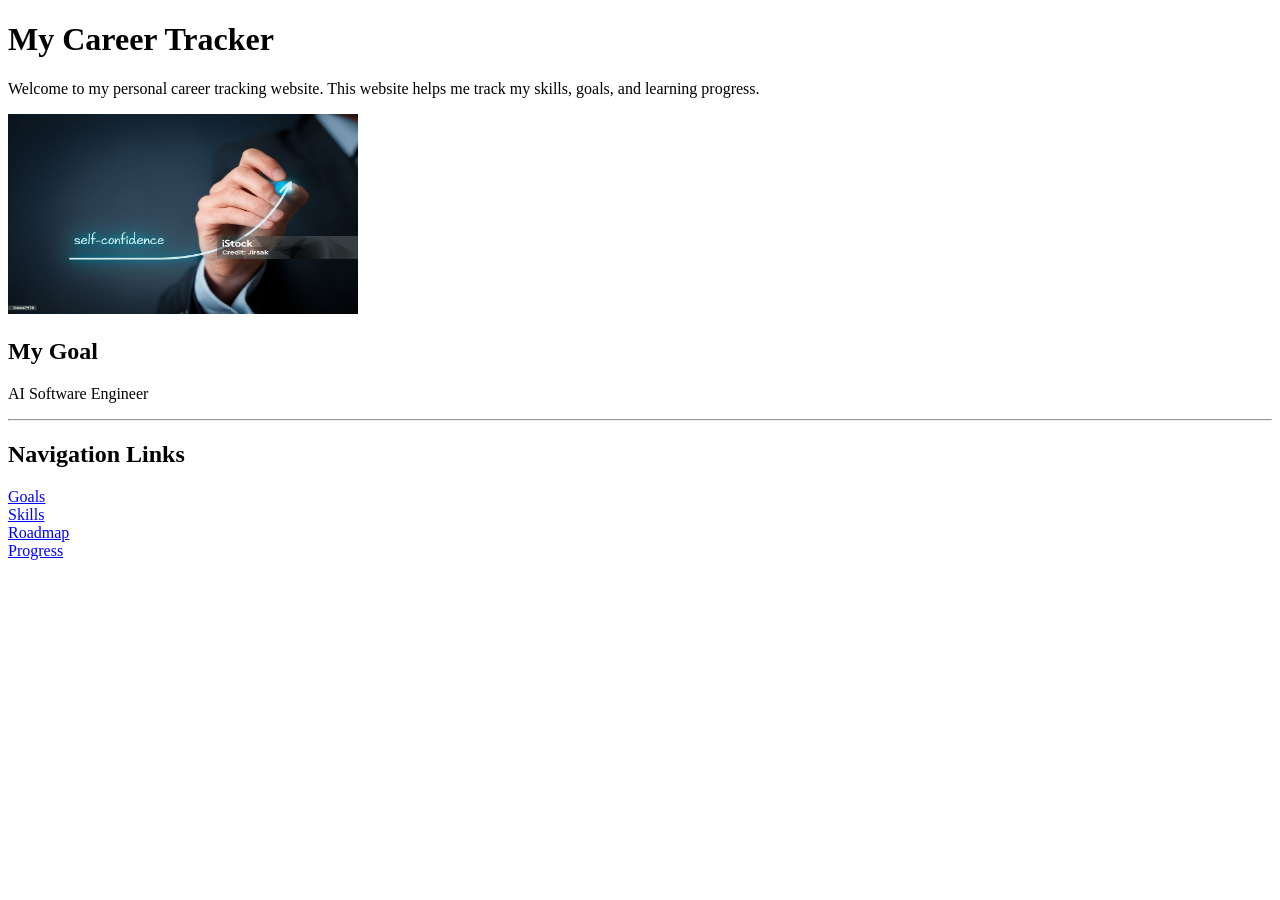
==== index.html @ 6cf2c41b "add html to career tracker" ====
<!DOCTYPE html>
<html lang="en">

 <head>
    <meta charset="UTF-8">
    <title>My Career Tracker</title>
    <style>
      img{
       height: 200px;
       width: 350px;
      }
      a[href]{
       color:blue;
      }
      
    </style>  
 </head>

 <body>
  <h1>My Career Tracker</h1>

  
  <p>  Welcome to my personal career tracking website.
  This website helps me track my skills, goals, and learning progress.
  </p>

  <img src="./istockphoto-546467978-1024x1024.jpg" height="300"/>
  
   
 
 <h2>My Goal</h2>
 <p>AI Software Engineer</p>
 
 <hr>

 <h2>Navigation Links</h2>

 <a href="./goals.html">Goals</a> <br/>
 <a href="./skills.html">Skills</a> <br/>
 <a href="./roadmap.html">Roadmap</a> <br/>
 <a href="./progress.html">Progress</a> <br/>
 
 </body>

</html>
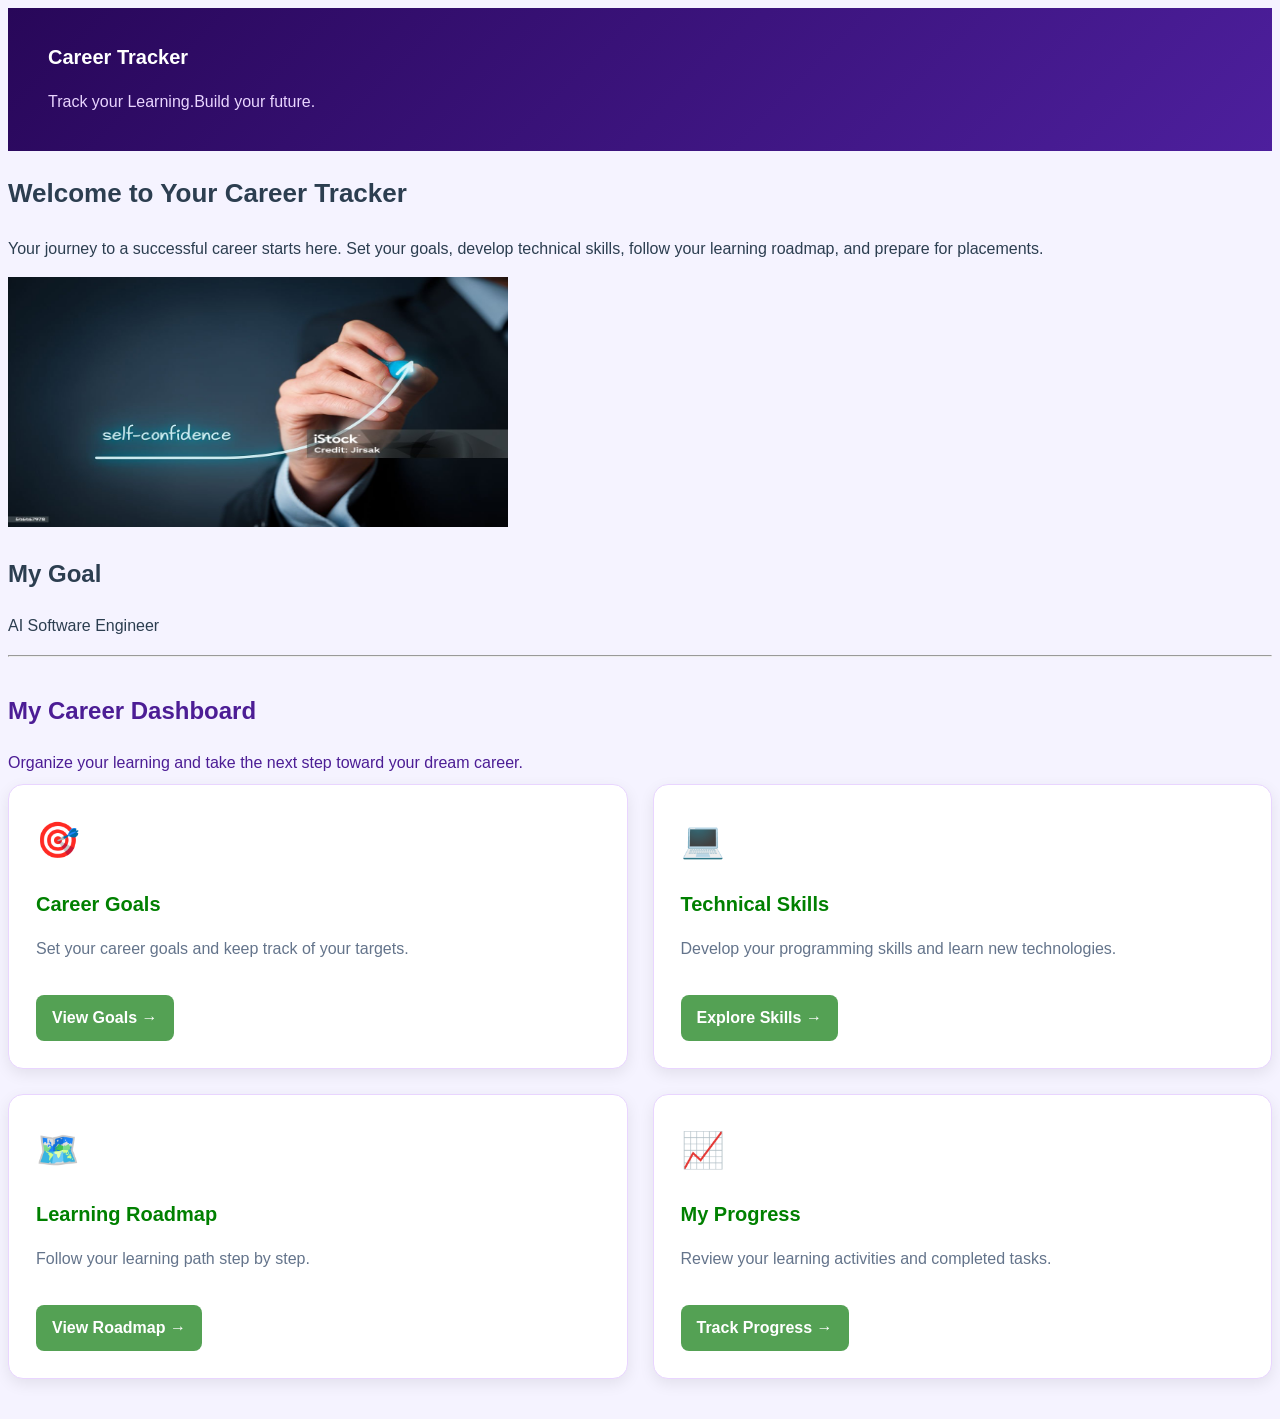
==== commit c2bb469f: "Update Career Tracker design" ====
--- a/index.html
+++ b/index.html
@@ -4,42 +4,80 @@
  <head>
     <meta charset="UTF-8">
     <title>My Career Tracker</title>
-    <style>
-      img{
-       height: 200px;
-       width: 350px;
-      }
-      a[href]{
-       color:blue;
-      }
-      
-    </style>  
+    <meta name="viewport">
+    <link rel="stylesheet" href="style.css">
  </head>
 
  <body>
-  <h1>My Career Tracker</h1>
+    <header>
+        <h1>Career Tracker</h1>
+        <p>Track your Learning.Build your future.</p>
+    </header>
 
-  
-  <p>  Welcome to my personal career tracking website.
-  This website helps me track my skills, goals, and learning progress.
+  <section class="welcome">
+    <h2>Welcome to Your Career Tracker</h2>
+  <p> Your journey to a successful career starts here. 
+    Set your goals, develop technical skills, follow your
+     learning roadmap, and prepare for placements.
   </p>
+  </section>
 
-  <img src="./istockphoto-546467978-1024x1024.jpg" height="300"/>
+  <img src="./istockphoto-546467978-1024x1024.jpg" height="250" width="500"/>
   
    
  
  <h2>My Goal</h2>
- <p>AI Software Engineer</p>
+ <p class="goal">AI Software Engineer</p>
  
  <hr>
 
- <h2>Navigation Links</h2>
+ 
+<section class="dashboard-section">
 
- <a href="./goals.html">Goals</a> <br/>
- <a href="./skills.html">Skills</a> <br/>
- <a href="./roadmap.html">Roadmap</a> <br/>
- <a href="./progress.html">Progress</a> <br/>
- 
+    <h2>My Career Dashboard</h2>
+
+    <p class="dashboard-description">
+        Organize your learning and take the next step toward your dream career.
+    </p>
+
+    <div class="dashboard">
+
+        
+        <div class="card">
+            <div class="card-icon">🎯</div>
+            <h3>Career Goals</h3>
+            <p>Set your career goals and keep track of your targets.</p>
+            <a href="goals.html" class="btn">View Goals →</a>
+        </div>
+
+        
+        <div class="card">
+            <div class="card-icon">💻</div>
+            <h3>Technical Skills</h3>
+            <p>Develop your programming skills and learn new technologies.</p>
+            <a href="skills.html" class="btn">Explore Skills →</a>
+        </div>
+
+        
+        <div class="card">
+            <div class="card-icon">🗺️</div>
+            <h3>Learning Roadmap</h3>
+            <p>Follow your learning path step by step.</p>
+            <a href="roadmap.html" class="btn">View Roadmap →</a>
+        </div>
+
+        
+        <div class="card">
+            <div class="card-icon">📈</div>
+            <h3>My Progress</h3>
+            <p>Review your learning activities and completed tasks.</p>
+            <a href="progress.html" class="btn">Track Progress →</a>
+        </div>
+
+    </div>
+
+</section>
+
  </body>
 
 </html>
--- a/style.css
+++ b/style.css
@@ -0,0 +1,118 @@
+*{
+    marging: 0;
+    padding: 5;
+}
+body{
+    font-family: 'Lucida Sans', 'Lucida Sans Regular', 'Lucida Grande', 'Lucida Sans Unicode', Geneva, Verdana, sans-serif;
+    background-color: #F5F3FF;
+    color: #2c3e50;
+    line-height: 1.6;
+}
+
+header{
+    color: white;
+    padding: 20px 40px ;
+    background: linear-gradient(135deg, #280759,#4d1f9d);
+}
+
+
+header h1{
+    font-size: 20px;
+    margin-bottom: 4px;
+}
+header p{
+    color: #E9D5FF;
+}
+nav{
+    background-color: azure;
+    padding: 15px 40px;
+    display: flex;
+    gap: 25px;
+    flex-wrap: wrap;
+    box-shadow: 0 2px 8px rgba(0,0,0,0.08);
+}
+
+nav a{
+    text-decoration: none;
+    color: #243b55;
+    font-weight: bold;
+    font-family:'Times New Roman', Times, serif;
+    transition: color 0.3s;
+}
+
+.welcome h2{
+        font-size: 26px;
+        font-family:Arial, Helvetica, sans-serif;
+}
+
+.dashboard-section{
+    margin-top: 35px;
+    margin-bottom: 40px;
+}
+.dashboard-section h2{
+    color: #4C1D95;
+    font-family:'Segoe UI', Tahoma, Geneva, Verdana, sans-serif;
+}
+.dashboard-description{
+    color: #4C1D95;
+    margin-bottom: 8px;
+}
+.dashboard{
+    display: grid;
+    grid-template-columns: repeat(2, minmax(0, 1fr));
+    gap: 25px;
+}
+.card{
+    background-color: white;
+    padding: 27px;
+    border-radius: 15px;
+    border: 1.5px solid #E9D5FF ;
+    box-shadow:  0 5px 15px rgba(0,0,0,0.08);
+    transition: transform 0.3s, box-shadow 0.3s;
+
+}
+.card h3{
+    color: green;
+    font-size: 20px;
+    margin-bottom: 10px;
+}
+.card p{
+    color: #64748b;
+    line-height: 1.6;
+}
+
+.card .btn{
+    display: inline-block;
+    background-color: rgb(84, 161, 84);
+    color: white;
+    padding: 10px 16px;
+    margin-top: 18px;
+    border-radius: 8px;
+    text-decoration: none;
+    font-weight: bold;
+    transition: background-color 0.3s;
+}
+
+.card-icon{
+    font-size: 35px;
+    margin-bottom: 12px;
+}
+.card p{
+    color: #64748B;
+    line-height: 1.6;
+}
+
+
+@media (max-width: 600px) {
+    .dashboard {
+        grid-template-columns: 1fr;
+    }
+    .dashboard-section h2{
+        font-size: 24px;
+    }
+    .card{
+        padding: 22px;
+    }
+}
+
+
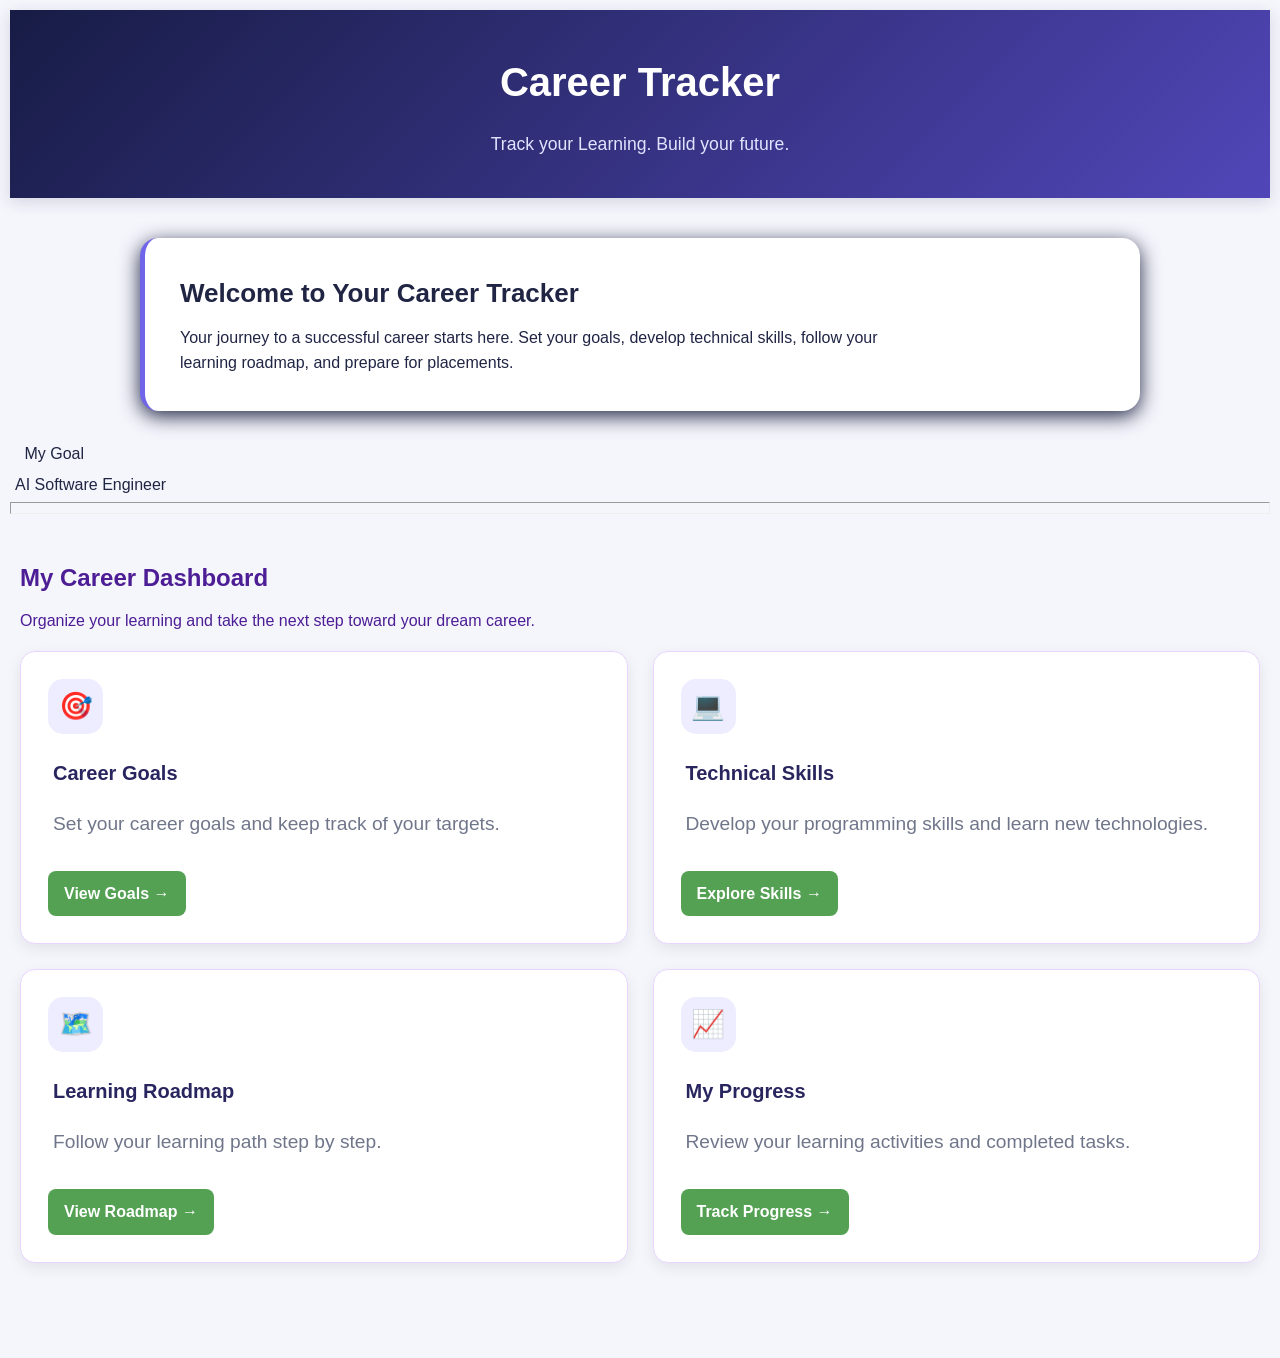
==== commit cd470f04: "Add Career Tracker homepage" ====
--- a/index.html
+++ b/index.html
@@ -4,14 +4,15 @@
  <head>
     <meta charset="UTF-8">
     <title>My Career Tracker</title>
-    <meta name="viewport">
+    <meta name="viewport" content="width=device-width",
+    initial-scale="1.0">
     <link rel="stylesheet" href="style.css">
  </head>
 
  <body>
     <header>
         <h1>Career Tracker</h1>
-        <p>Track your Learning.Build your future.</p>
+        <p>Track your Learning. Build your future.</p>
     </header>
 
   <section class="welcome">
@@ -22,11 +23,10 @@
   </p>
   </section>
 
-  <img src="./istockphoto-546467978-1024x1024.jpg" height="250" width="500"/>
-  
+   <img src="" 
    
  
- <h2>My Goal</h2>
+  <h2> My Goal</h2>
  <p class="goal">AI Software Engineer</p>
  
  <hr>
--- a/style.css
+++ b/style.css
@@ -1,27 +1,34 @@
 *{
-    marging: 0;
-    padding: 5;
+    margin: 0;
+    padding: 5px;
+    box-sizing: border-box;
 }
 body{
     font-family: 'Lucida Sans', 'Lucida Sans Regular', 'Lucida Grande', 'Lucida Sans Unicode', Geneva, Verdana, sans-serif;
-    background-color: #F5F3FF;
-    color: #2c3e50;
+    background-color: #f5f6fc;
+    color: #202544;
     line-height: 1.6;
+    padding-bottom: 40px;
 }
 
 header{
     color: white;
-    padding: 20px 40px ;
-    background: linear-gradient(135deg, #280759,#4d1f9d);
+    padding: 35px 20px ;
+    background: linear-gradient(135deg, #171c45,#5146b8);
+    text-align: center;
+    box-shadow: 0 4px 15px rgba(23, 28, 69, 0.15);
+
 }
 
 
 header h1{
-    font-size: 20px;
-    margin-bottom: 4px;
+    font-size: 2.5rem;
+    margin-bottom: 6px;
+    letter-spacing: 0.5;
 }
 header p{
-    color: #E9D5FF;
+    color: #e2e4ff;
+    font-size: 1.1rem;
 }
 nav{
     background-color: azure;
@@ -43,6 +50,20 @@
 .welcome h2{
         font-size: 26px;
         font-family:Arial, Helvetica, sans-serif;
+}
+
+.welcome{
+    max-width: 1000px;
+    margin: 40px auto 30px;
+    padding: 30px;
+    background: white;
+    border-radius: 18px;
+    border-left: 5px solid #7065e8;
+    box-shadow: 0 5px 20px;
+}
+.welcome p{
+    color: 646B80;
+    max-width: 750px;
 }
 
 .dashboard-section{
@@ -94,12 +115,28 @@
 }
 
 .card-icon{
-    font-size: 35px;
-    margin-bottom: 12px;
+    display: flex;
+    justify-content: center;
+    align-items: center;
+    width: 55px;
+    height: 55px;
+    background: #eeecff;
+    border-radius: 15px;
+    font-size: 27px;
+    margin-bottom: 18px;
+    
 }
 .card p{
-    color: #64748B;
+    color: #70768a;
     line-height: 1.6;
+    font-size: 1.20rem;
+    margin-bottom: 8px;
+}
+
+.card h3{
+    color: #29265f;
+    font-size: 1.25rem;
+    margin-bottom: 10px;
 }
 
 
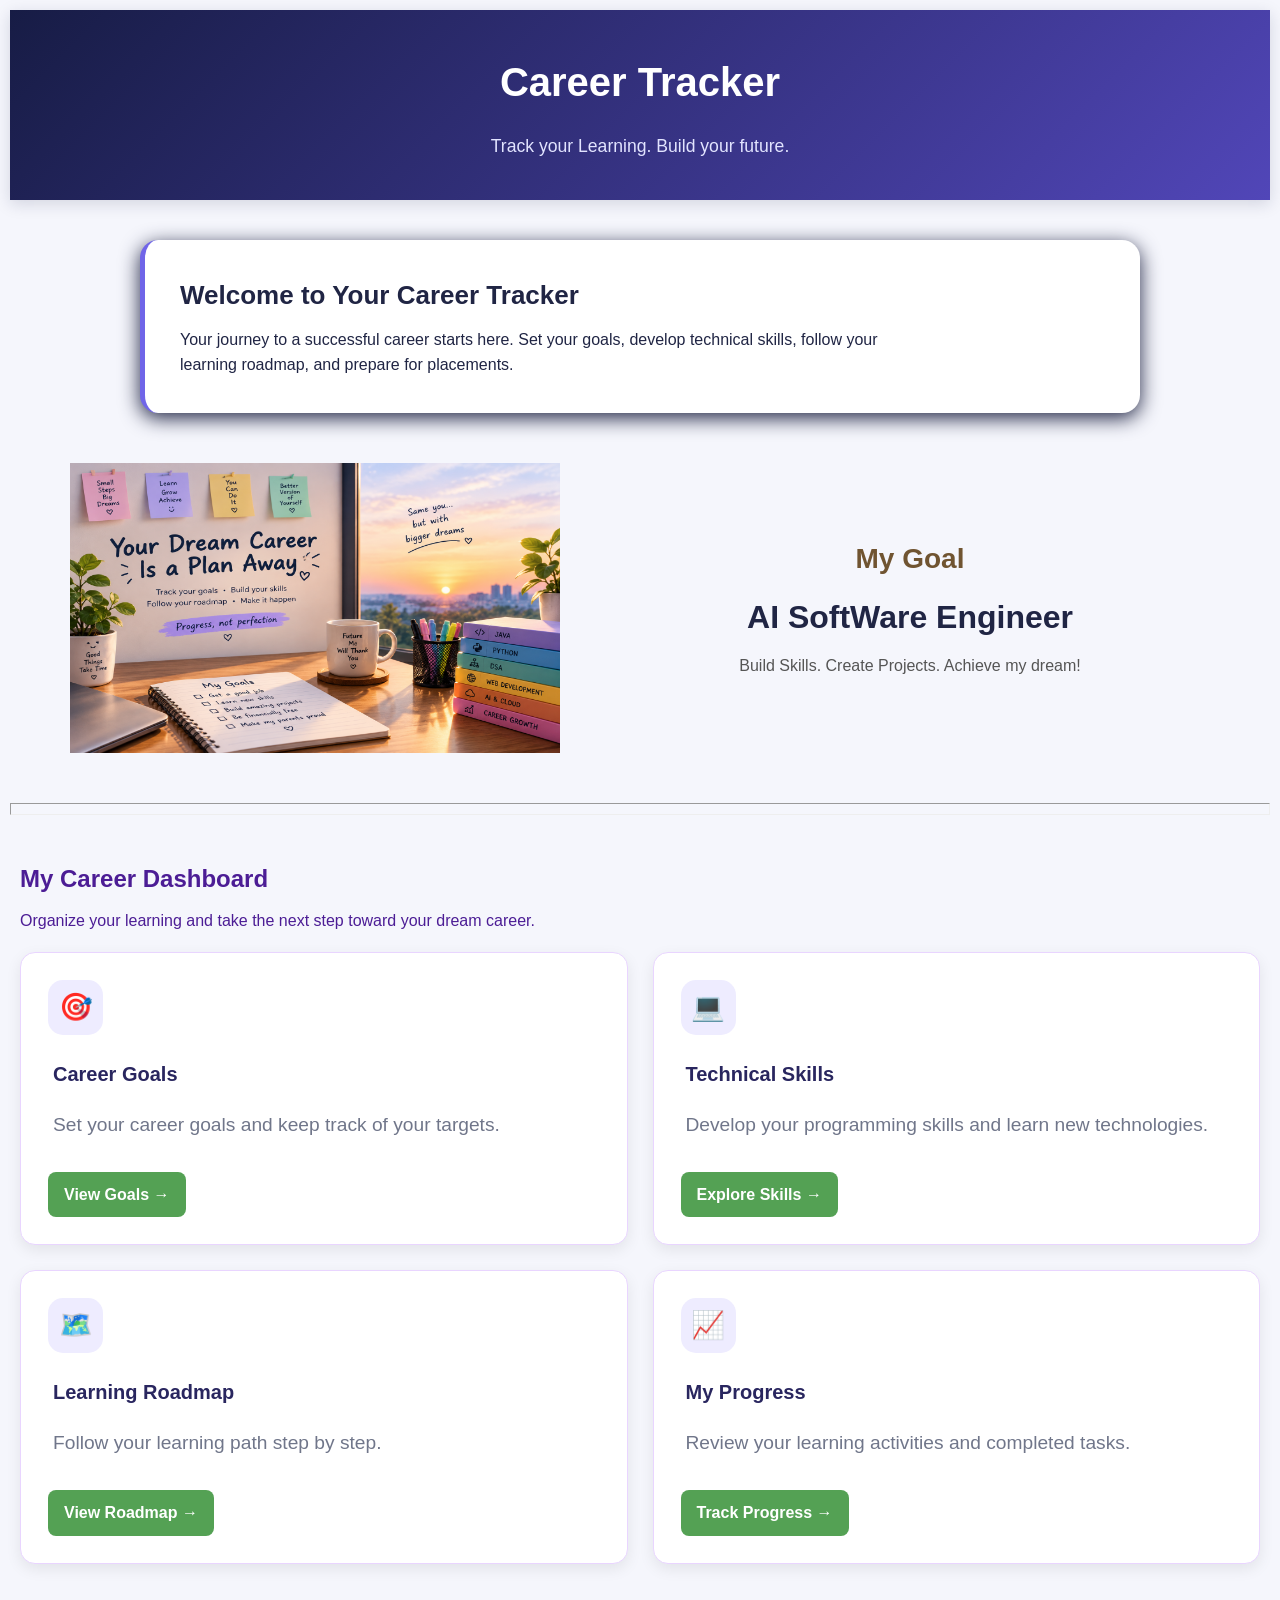
==== commit 2aa550f0: "Update Career Tracker goals design" ====
--- a/index.html
+++ b/index.html
@@ -23,12 +23,18 @@
   </p>
   </section>
 
-   <img src="" 
-   
- 
-  <h2> My Goal</h2>
- <p class="goal">AI Software Engineer</p>
- 
+   <div class="motivational-welcome-img">
+      <img src="motivation-img.png" height="300" width="500" alt="Career Goals" 
+      class="career-image">
+
+      <div class="goal">
+            <h2>My Goal</h2>
+            <h1>AI SoftWare Engineer</h1>
+            <p>Build Skills. Create Projects. Achieve my dream!</p>
+      </div>
+    
+   </div>
+    
  <hr>
 
  
--- a/style.css
+++ b/style.css
@@ -13,17 +13,17 @@
 
 header{
     color: white;
-    padding: 35px 20px ;
+    padding: 35px 25px ;
     background: linear-gradient(135deg, #171c45,#5146b8);
     text-align: center;
-    box-shadow: 0 4px 15px rgba(23, 28, 69, 0.15);
+    box-shadow: 0px 4px 15px rgba(23, 28, 69, 0.15);
 
 }
 
 
 header h1{
     font-size: 2.5rem;
-    margin-bottom: 6px;
+    margin-bottom: 8px;
     letter-spacing: 0.5;
 }
 header p{
@@ -64,6 +64,39 @@
 .welcome p{
     color: 646B80;
     max-width: 750px;
+}
+
+.motivational-welcome-img{
+    display: flex;
+    align-items: center;
+    gap: 40px;
+    margin: 40px 50px;
+}
+
+.career-img{
+    width: 50%;
+    border-radius: 12px;
+    
+}
+
+.goal{
+    flex: 1;
+    text-align: center;
+}
+.goal h2{
+    font-size: 28px;
+    color: #705431;
+    font-family: Arial, Helvetica, sans-serif;
+}
+
+.goals h1{
+    font-size: 38px;
+    color: #493585;
+}
+
+.goal p{
+    font-size: 16px;
+    color: #555;
 }
 
 .dashboard-section{
@@ -142,13 +175,19 @@
 
 @media (max-width: 600px) {
     .dashboard {
-        grid-template-columns: 1fr;
+        grid-template-columns:1fr;
     }
     .dashboard-section h2{
         font-size: 24px;
     }
     .card{
-        padding: 22px;
+        padding: 20px;
+    }
+    .motivational-welcome-img{
+        flex-direction: column;
+    }
+    .career-image{
+        width: 100%;
     }
 }
 
